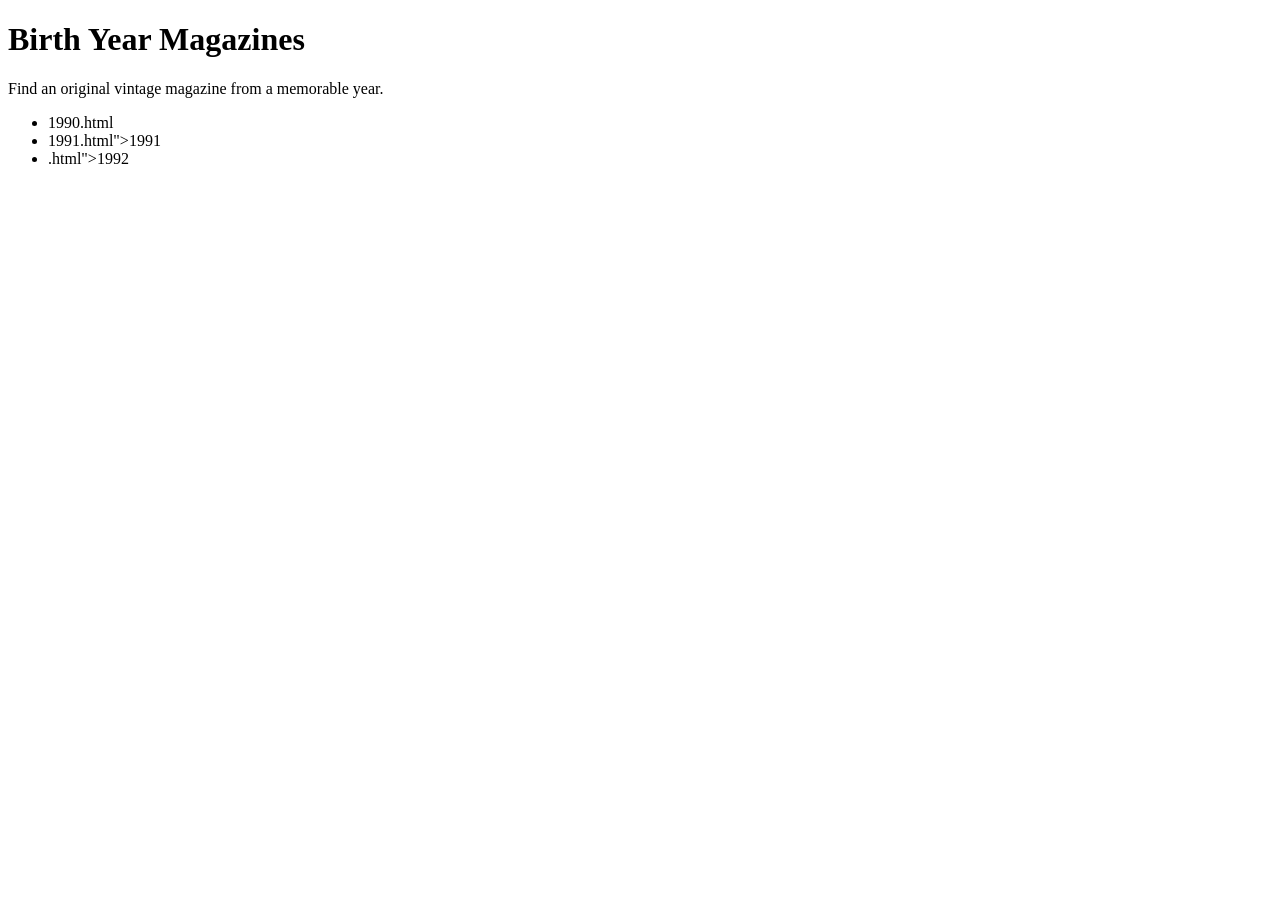
==== index.html @ e7cd0fdb "Add index.html for Birth Year Magazines" ====
<!DOCTYPE html>
<html>
<head>
    <title>Birth Year Magazines</title>
</head>
<body>

<h1>Birth Year Magazines</h1>

<p>Find an original vintage magazine from a memorable year.</p>

<ul>
    <li>1990.html</li>
    <li>1991.html">1991</a></li>
    <li>.html">1992</a></li>
</ul>

</body>
</html>
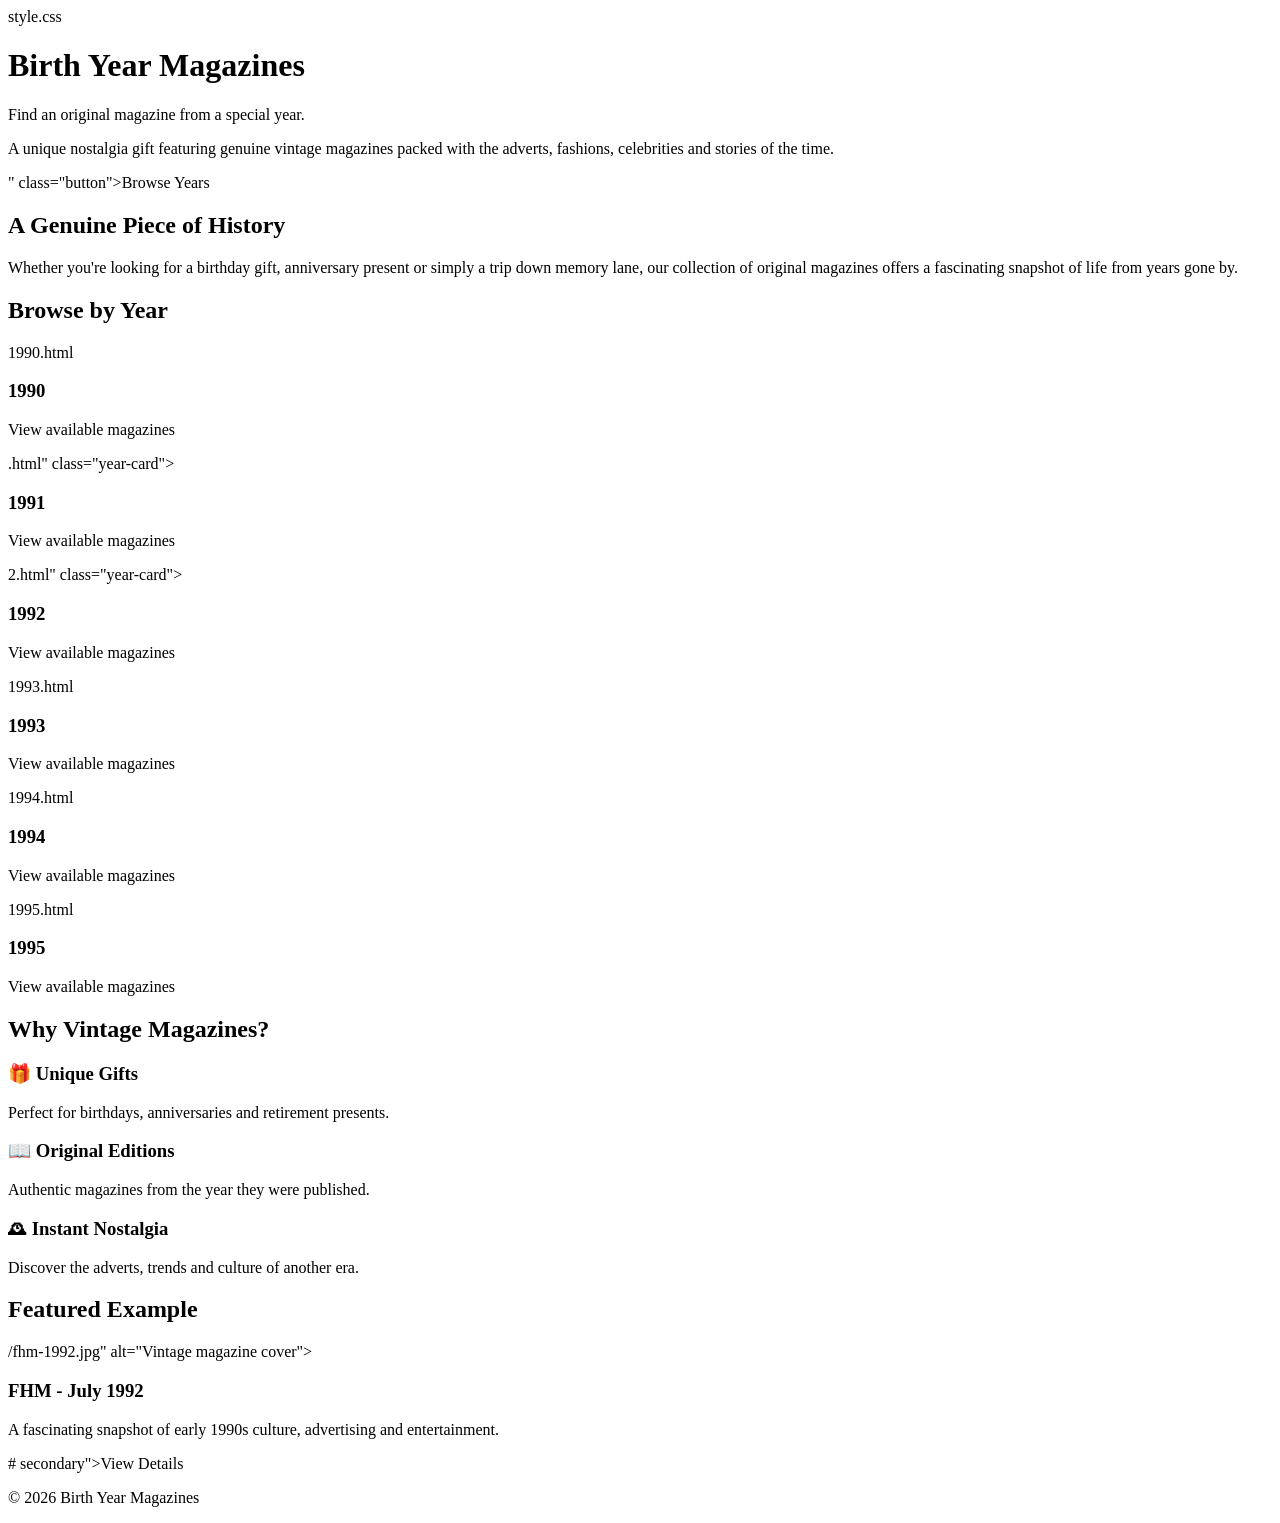
==== commit 7ef1bc0a: "Revamp index.html with new sections and content Updated the structure and content of the index.html " ====
--- a/index.html
+++ b/index.html
@@ -1,19 +1,125 @@
 <!DOCTYPE html>
-<html>
+<html lang="en">
 <head>
+    <meta charset="UTF-8">
+    <meta name="viewport" content="width=device-width, initial-scale=1.0">
     <title>Birth Year Magazines</title>
+    style.css
 </head>
 <body>
 
-<h1>Birth Year Magazines</h1>
+<header class="hero">
+    <div class="hero-content">
+        <h1>Birth Year Magazines</h1>
+        <p class="tagline">
+            Find an original magazine from a special year.
+        </p>
 
-<p>Find an original vintage magazine from a memorable year.</p>
+        <p>
+            A unique nostalgia gift featuring genuine vintage magazines
+            packed with the adverts, fashions, celebrities and stories
+            of the time.
+        </p>
 
-<ul>
-    <li>1990.html</li>
-    <li>1991.html">1991</a></li>
-    <li>.html">1992</a></li>
-</ul>
+        " class="button">Browse Years</a>
+    </div>
+</header>
+
+<section class="intro">
+    <h2>A Genuine Piece of History</h2>
+
+    <p>
+        Whether you're looking for a birthday gift, anniversary present
+        or simply a trip down memory lane, our collection of original
+        magazines offers a fascinating snapshot of life from years gone by.
+    </p>
+</section>
+
+<section id="years">
+    <h2>Browse by Year</h2>
+
+    <div class="year-grid">
+
+        1990.html
+            <h3>1990</h3>
+            <p>View available magazines</p>
+        </a>
+
+        .html" class="year-card">
+            <h3>1991</h3>
+            <p>View available magazines</p>
+        </a>
+
+        2.html" class="year-card">
+            <h3>1992</h3>
+            <p>View available magazines</p>
+        </a>
+
+        1993.html
+            <h3>1993</h3>
+            <p>View available magazines</p>
+        </a>
+
+        1994.html
+            <h3>1994</h3>
+            <p>View available magazines</p>
+        </a>
+
+        1995.html
+            <h3>1995</h3>
+            <p>View available magazines</p>
+        </a>
+
+    </div>
+</section>
+
+<section class="benefits">
+    <h2>Why Vintage Magazines?</h2>
+
+    <div class="benefit-grid">
+
+        <div class="benefit">
+            <h3>🎁 Unique Gifts</h3>
+            <p>Perfect for birthdays, anniversaries and retirement presents.</p>
+        </div>
+
+        <div class="benefit">
+            <h3>📖 Original Editions</h3>
+            <p>Authentic magazines from the year they were published.</p>
+        </div>
+
+        <div class="benefit">
+            <h3>🕰 Instant Nostalgia</h3>
+            <p>Discover the adverts, trends and culture of another era.</p>
+        </div>
+
+    </div>
+</section>
+
+<section class="featured">
+    <h2>Featured Example</h2>
+
+    <div class="featured-box">
+        /fhm-1992.jpg" alt="Vintage magazine cover">
+
+        <div>
+            <h3>FHM - July 1992</h3>
+
+            <p>
+                A fascinating snapshot of early 1990s culture,
+                advertising and entertainment.
+            </p>
+
+            # secondary">View Details</a>
+        </div>
+    </div>
+</section>
+
+<footer>
+    <p>
+        © 2026 Birth Year Magazines
+    </p>
+</footer>
 
 </body>
 </html>
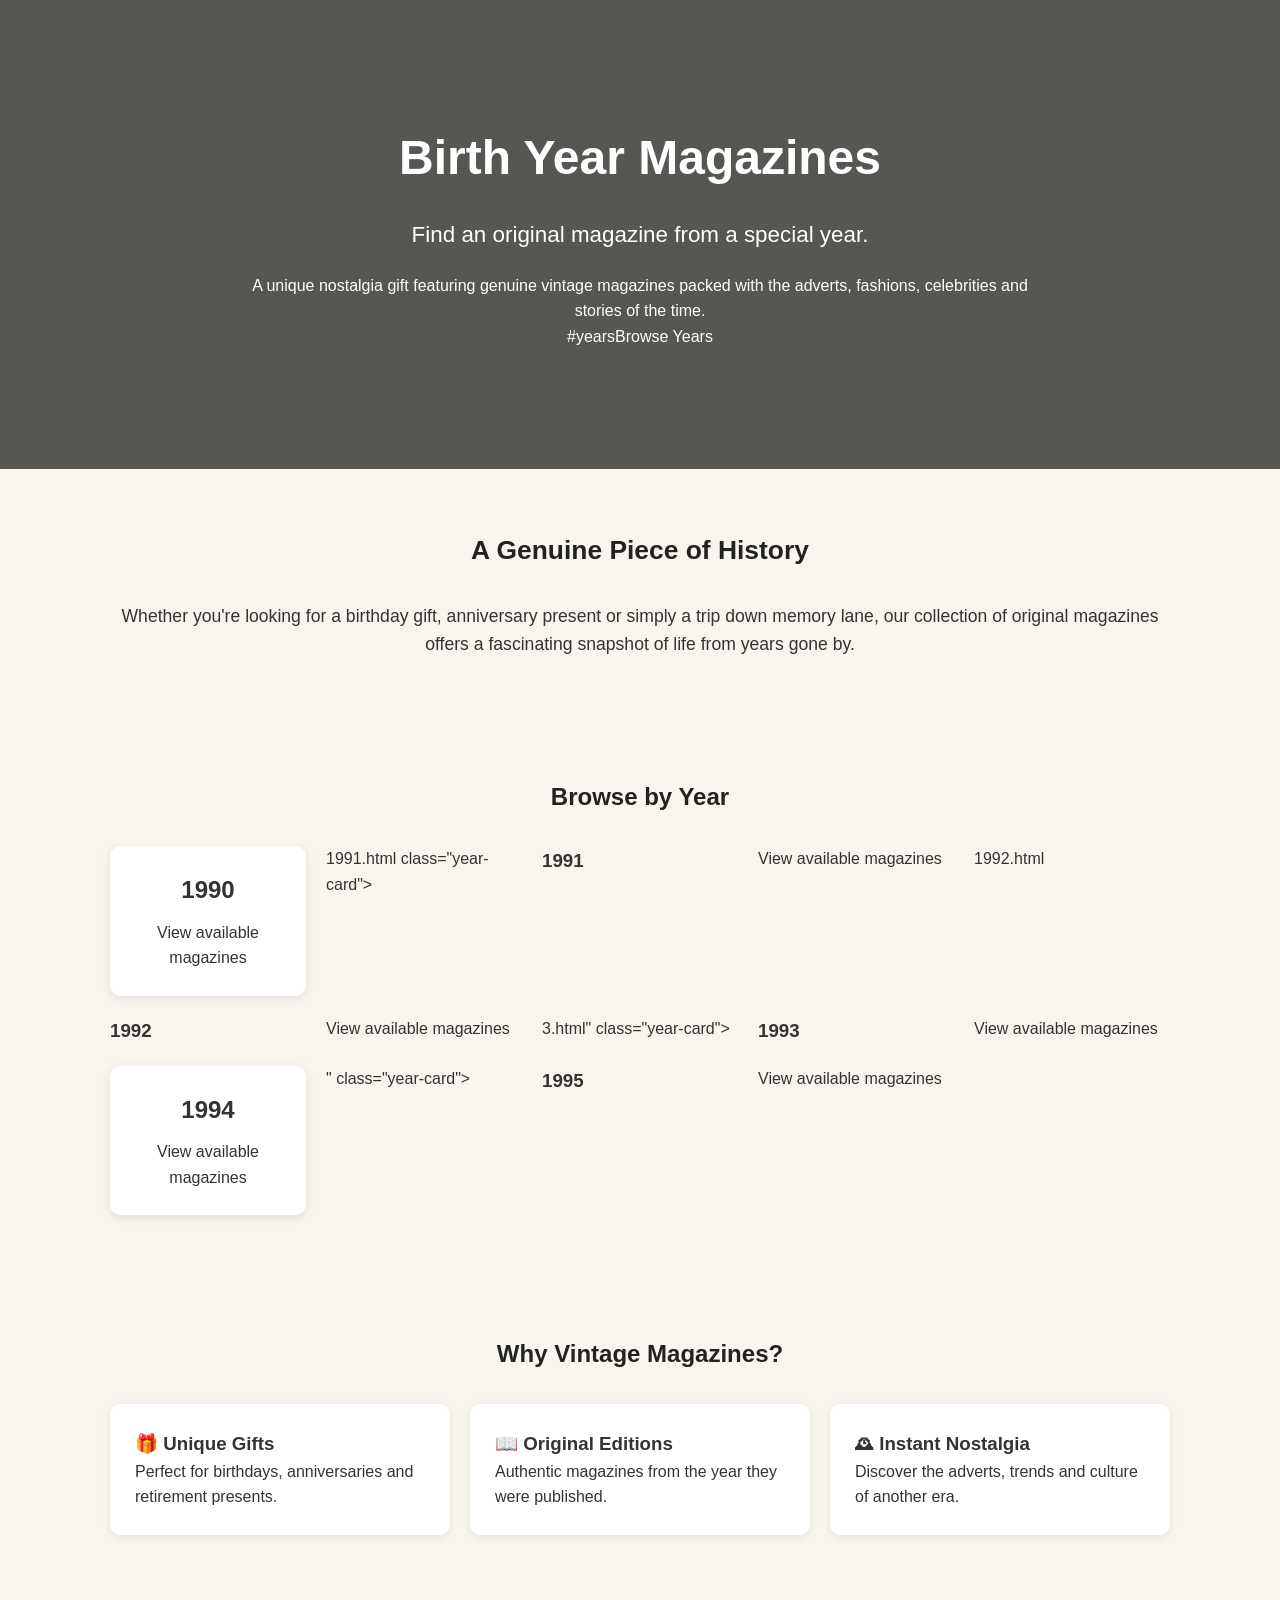
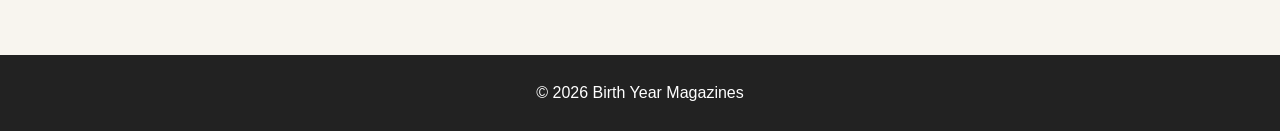
==== commit 06307512: "Fix HTML structure and update links" ====
--- a/index.html
+++ b/index.html
@@ -4,13 +4,15 @@
     <meta charset="UTF-8">
     <meta name="viewport" content="width=device-width, initial-scale=1.0">
     <title>Birth Year Magazines</title>
-    style.css
+    <link rel="stylesheet" href="style.css">
 </head>
+
 <body>
 
 <header class="hero">
     <div class="hero-content">
         <h1>Birth Year Magazines</h1>
+
         <p class="tagline">
             Find an original magazine from a special year.
         </p>
@@ -21,7 +23,7 @@
             of the time.
         </p>
 
-        " class="button">Browse Years</a>
+        #yearsBrowse Years</a>
     </div>
 </header>
 
@@ -40,32 +42,32 @@
 
     <div class="year-grid">
 
-        1990.html
+        <a href="1990.html" class="year-card">
             <h3>1990</h3>
             <p>View available magazines</p>
         </a>
 
-        .html" class="year-card">
+        1991.html class="year-card">
             <h3>1991</h3>
             <p>View available magazines</p>
         </a>
 
-        2.html" class="year-card">
+        1992.html
             <h3>1992</h3>
             <p>View available magazines</p>
         </a>
 
-        1993.html
+        3.html" class="year-card">
             <h3>1993</h3>
             <p>View available magazines</p>
         </a>
 
-        1994.html
+        <a href="1994.html" class="year-card">
             <h3>1994</h3>
             <p>View available magazines</p>
         </a>
 
-        1995.html
+        " class="year-card">
             <h3>1995</h3>
             <p>View available magazines</p>
         </a>
@@ -96,29 +98,8 @@
     </div>
 </section>
 
-<section class="featured">
-    <h2>Featured Example</h2>
-
-    <div class="featured-box">
-        /fhm-1992.jpg" alt="Vintage magazine cover">
-
-        <div>
-            <h3>FHM - July 1992</h3>
-
-            <p>
-                A fascinating snapshot of early 1990s culture,
-                advertising and entertainment.
-            </p>
-
-            # secondary">View Details</a>
-        </div>
-    </div>
-</section>
-
 <footer>
-    <p>
-        © 2026 Birth Year Magazines
-    </p>
+    <p>© 2026 Birth Year Magazines</p>
 </footer>
 
 </body>
--- a/style.css
+++ b/style.css
@@ -0,0 +1,142 @@
+* {
+    margin: 0;
+    padding: 0;
+    box-sizing: border-box;
+}
+
+body {
+    font-family: Arial, Helvetica, sans-serif;
+    line-height: 1.6;
+    color: #333;
+    background: #f8f5ef;
+}
+
+.hero {
+    background: linear-gradient(
+        rgba(0,0,0,0.65),
+        rgba(0,0,0,0.65)
+    ),
+    url("images/magazine-hero.jpg");
+
+    background-size: cover;
+    background-position: center;
+
+    color: white;
+    text-align: center;
+    padding: 120px 20px;
+}
+
+.hero-content {
+    max-width: 800px;
+    margin: auto;
+}
+
+.hero h1 {
+    font-size: 3rem;
+    margin-bottom: 20px;
+}
+
+.tagline {
+    font-size: 1.4rem;
+    margin-bottom: 20px;
+}
+
+.button {
+    display: inline-block;
+    margin-top: 20px;
+    padding: 12px 24px;
+    background: #b8860b;
+    color: white;
+    text-decoration: none;
+    border-radius: 6px;
+    transition: 0.3s;
+}
+
+.button:hover {
+    background: #996f08;
+}
+
+.secondary {
+    background: #444;
+}
+
+section {
+    max-width: 1100px;
+    margin: auto;
+    padding: 60px 20px;
+}
+
+h2 {
+    text-align: center;
+    margin-bottom: 30px;
+    color: #222;
+}
+
+.intro {
+    text-align: center;
+    font-size: 1.1rem;
+}
+
+.year-grid {
+    display: grid;
+    grid-template-columns: repeat(auto-fit, minmax(180px, 1fr));
+    gap: 20px;
+}
+
+.year-card {
+    background: white;
+    padding: 25px;
+    text-align: center;
+    text-decoration: none;
+    color: inherit;
+    border-radius: 10px;
+    box-shadow: 0 2px 8px rgba(0,0,0,0.1);
+    transition: 0.3s;
+}
+
+.year-card:hover {
+    transform: translateY(-4px);
+}
+
+.year-card h3 {
+    margin-bottom: 10px;
+    font-size: 1.5rem;
+}
+
+.benefit-grid {
+    display: grid;
+    grid-template-columns: repeat(auto-fit, minmax(250px, 1fr));
+    gap: 20px;
+}
+
+.benefit {
+    background: white;
+    padding: 25px;
+    border-radius: 10px;
+    box-shadow: 0 2px 8px rgba(0,0,0,0.08);
+}
+
+.featured-box {
+    display: flex;
+    flex-wrap: wrap;
+    gap: 30px;
+    align-items: center;
+    background: white;
+    padding: 30px;
+    border-radius: 10px;
+    box-shadow: 0 2px 8px rgba(0,0,0,0.1);
+}
+
+.featured-box img {
+    width: 250px;
+    max-width: 100%;
+    border-radius: 6px;
+}
+
+footer {
+    background: #222;
+    color: white;
+    text-align: center;
+    padding: 25px;
+    margin-top: 60px;
+}
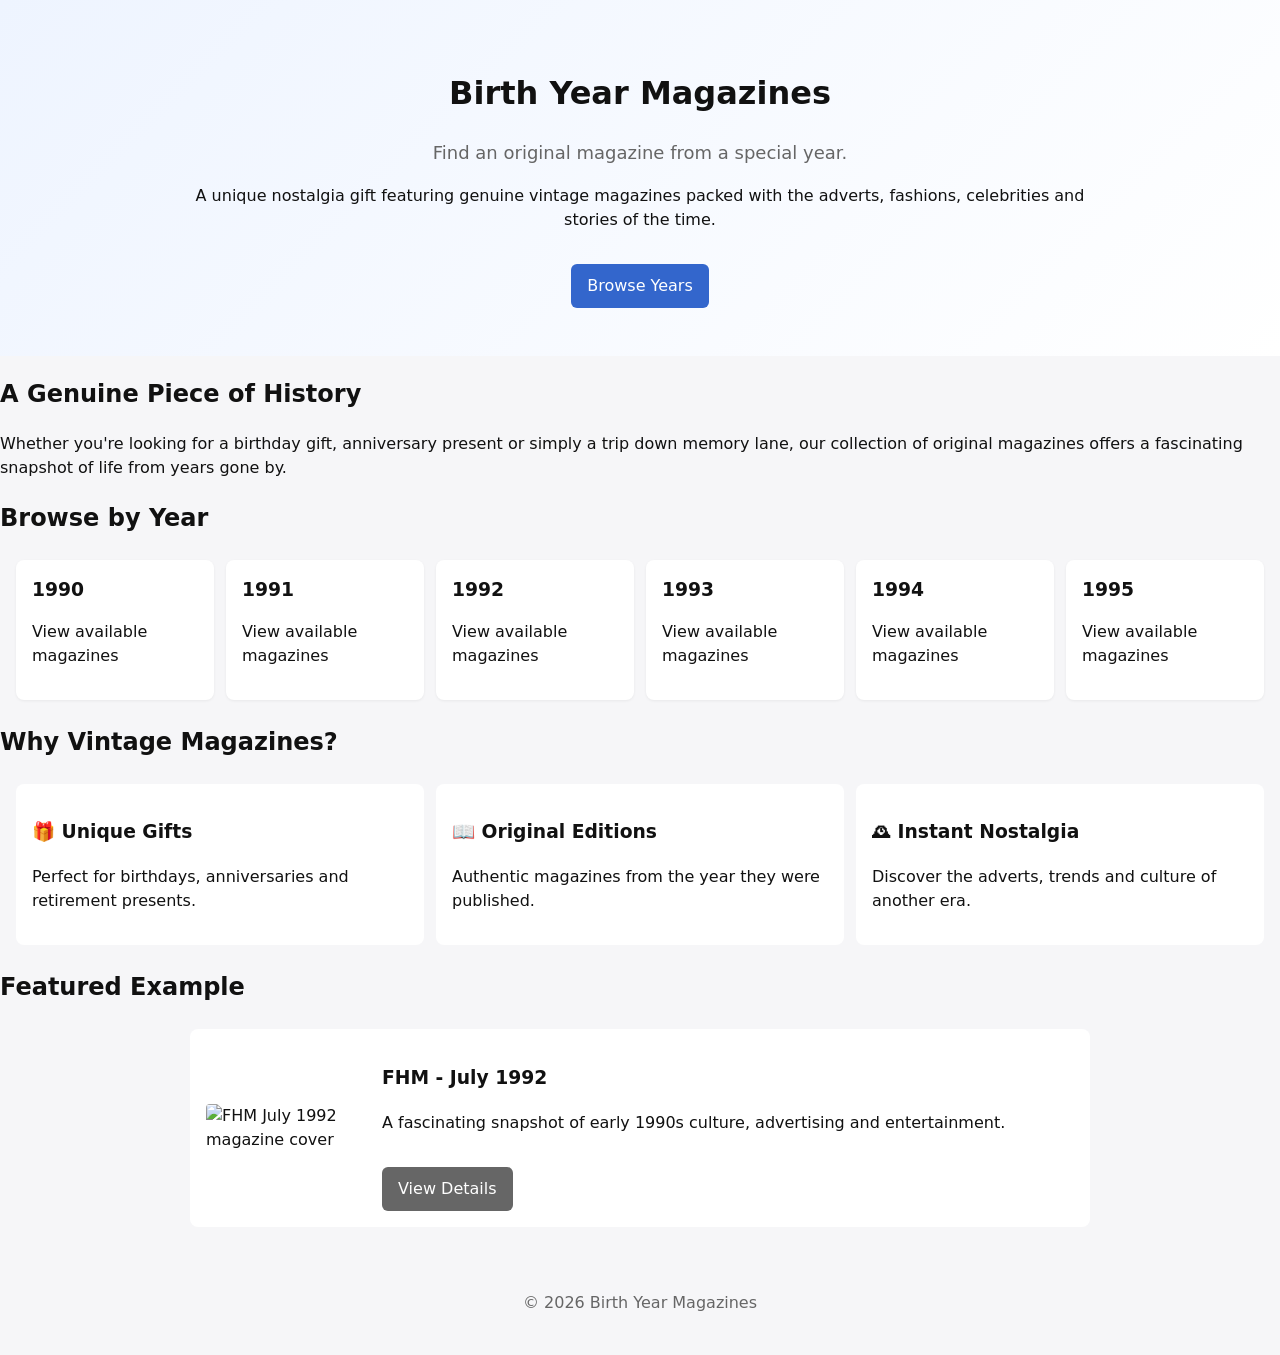
==== commit 1d012a0f: "Fix: valid HTML markup for index.html; add style.css and placeholder year pages (1990-1995)" ====
--- a/index.html
+++ b/index.html
@@ -1,105 +1,112 @@
 <!DOCTYPE html>
 <html lang="en">
 <head>
-    <meta charset="UTF-8">
-    <meta name="viewport" content="width=device-width, initial-scale=1.0">
-    <title>Birth Year Magazines</title>
-    <link rel="stylesheet" href="style.css">
+  <meta charset="utf-8" />
+  <meta name="viewport" content="width=device-width, initial-scale=1" />
+  <meta name="description" content="Find original vintage magazines by birth year — a unique nostalgia gift." />
+  <title>Birth Year Magazines</title>
+  <link rel="stylesheet" href="style.css" />
 </head>
-
 <body>
 
-<header class="hero">
-    <div class="hero-content">
-        <h1>Birth Year Magazines</h1>
+<header class="hero" role="banner">
+  <div class="hero-content">
+    <h1>Birth Year Magazines</h1>
+    <p class="tagline">Find an original magazine from a special year.</p>
 
-        <p class="tagline">
-            Find an original magazine from a special year.
-        </p>
+    <p>
+      A unique nostalgia gift featuring genuine vintage magazines
+      packed with the adverts, fashions, celebrities and stories
+      of the time.
+    </p>
 
-        <p>
-            A unique nostalgia gift featuring genuine vintage magazines
-            packed with the adverts, fashions, celebrities and stories
-            of the time.
-        </p>
-
-        #yearsBrowse Years</a>
-    </div>
+    <a href="#years" class="button">Browse Years</a>
+  </div>
 </header>
 
-<section class="intro">
-    <h2>A Genuine Piece of History</h2>
-
-    <p>
-        Whether you're looking for a birthday gift, anniversary present
-        or simply a trip down memory lane, our collection of original
-        magazines offers a fascinating snapshot of life from years gone by.
-    </p>
+<section class="intro" aria-labelledby="intro-heading">
+  <h2 id="intro-heading">A Genuine Piece of History</h2>
+  <p>
+    Whether you're looking for a birthday gift, anniversary present
+    or simply a trip down memory lane, our collection of original
+    magazines offers a fascinating snapshot of life from years gone by.
+  </p>
 </section>
 
-<section id="years">
-    <h2>Browse by Year</h2>
+<section id="years" aria-labelledby="years-heading">
+  <h2 id="years-heading">Browse by Year</h2>
+  <div class="year-grid">
+    <a href="1990.html" class="year-card">
+      <h3>1990</h3>
+      <p>View available magazines</p>
+    </a>
 
-    <div class="year-grid">
+    <a href="1991.html" class="year-card">
+      <h3>1991</h3>
+      <p>View available magazines</p>
+    </a>
 
-        <a href="1990.html" class="year-card">
-            <h3>1990</h3>
-            <p>View available magazines</p>
-        </a>
+    <a href="1992.html" class="year-card">
+      <h3>1992</h3>
+      <p>View available magazines</p>
+    </a>
 
-        1991.html class="year-card">
-            <h3>1991</h3>
-            <p>View available magazines</p>
-        </a>
+    <a href="1993.html" class="year-card">
+      <h3>1993</h3>
+      <p>View available magazines</p>
+    </a>
 
-        1992.html
-            <h3>1992</h3>
-            <p>View available magazines</p>
-        </a>
+    <a href="1994.html" class="year-card">
+      <h3>1994</h3>
+      <p>View available magazines</p>
+    </a>
 
-        3.html" class="year-card">
-            <h3>1993</h3>
-            <p>View available magazines</p>
-        </a>
-
-        <a href="1994.html" class="year-card">
-            <h3>1994</h3>
-            <p>View available magazines</p>
-        </a>
-
-        " class="year-card">
-            <h3>1995</h3>
-            <p>View available magazines</p>
-        </a>
-
-    </div>
+    <a href="1995.html" class="year-card">
+      <h3>1995</h3>
+      <p>View available magazines</p>
+    </a>
+  </div>
 </section>
 
-<section class="benefits">
-    <h2>Why Vintage Magazines?</h2>
+<section class="benefits" aria-labelledby="benefits-heading">
+  <h2 id="benefits-heading">Why Vintage Magazines?</h2>
+  <div class="benefit-grid">
+    <div class="benefit">
+      <h3>🎁 Unique Gifts</h3>
+      <p>Perfect for birthdays, anniversaries and retirement presents.</p>
+    </div>
 
-    <div class="benefit-grid">
+    <div class="benefit">
+      <h3>📖 Original Editions</h3>
+      <p>Authentic magazines from the year they were published.</p>
+    </div>
 
-        <div class="benefit">
-            <h3>🎁 Unique Gifts</h3>
-            <p>Perfect for birthdays, anniversaries and retirement presents.</p>
-        </div>
-
-        <div class="benefit">
-            <h3>📖 Original Editions</h3>
-            <p>Authentic magazines from the year they were published.</p>
-        </div>
-
-        <div class="benefit">
-            <h3>🕰 Instant Nostalgia</h3>
-            <p>Discover the adverts, trends and culture of another era.</p>
-        </div>
-
+    <div class="benefit">
+      <h3>🕰 Instant Nostalgia</h3>
+      <p>Discover the adverts, trends and culture of another era.</p>
     </div>
+  </div>
 </section>
 
-<footer>
-    <p>© 2026 Birth Year Magazines</p>
+<section class="featured" aria-labelledby="featured-heading">
+  <h2 id="featured-heading">Featured Example</h2>
+
+  <div class="featured-box">
+    <img src="/fhm-1992.jpg" alt="FHM July 1992 magazine cover" />
+
+    <div>
+      <h3>FHM - July 1992</h3>
+      <p>
+        A fascinating snapshot of early 1990s culture,
+        advertising and entertainment.
+      </p>
+      <a href="#" class="button secondary">View Details</a>
+    </div>
+  </div>
+</section>
+
+<footer role="contentinfo">
+  <p>© 2026 Birth Year Magazines</p>
 </footer>
 
 </body>
--- a/style.css
+++ b/style.css
@@ -1,142 +1,23 @@
-* {
-    margin: 0;
-    padding: 0;
-    box-sizing: border-box;
+/* Basic styles for Birth Year Magazines */
+:root{
+  --bg:#f6f6f8;
+  --accent:#3366cc;
+  --muted:#666;
+  --card:#fff;
 }
-
-body {
-    font-family: Arial, Helvetica, sans-serif;
-    line-height: 1.6;
-    color: #333;
-    background: #f8f5ef;
-}
-
-.hero {
-    background: linear-gradient(
-        rgba(0,0,0,0.65),
-        rgba(0,0,0,0.65)
-    ),
-    url("images/magazine-hero.jpg");
-
-    background-size: cover;
-    background-position: center;
-
-    color: white;
-    text-align: center;
-    padding: 120px 20px;
-}
-
-.hero-content {
-    max-width: 800px;
-    margin: auto;
-}
-
-.hero h1 {
-    font-size: 3rem;
-    margin-bottom: 20px;
-}
-
-.tagline {
-    font-size: 1.4rem;
-    margin-bottom: 20px;
-}
-
-.button {
-    display: inline-block;
-    margin-top: 20px;
-    padding: 12px 24px;
-    background: #b8860b;
-    color: white;
-    text-decoration: none;
-    border-radius: 6px;
-    transition: 0.3s;
-}
-
-.button:hover {
-    background: #996f08;
-}
-
-.secondary {
-    background: #444;
-}
-
-section {
-    max-width: 1100px;
-    margin: auto;
-    padding: 60px 20px;
-}
-
-h2 {
-    text-align: center;
-    margin-bottom: 30px;
-    color: #222;
-}
-
-.intro {
-    text-align: center;
-    font-size: 1.1rem;
-}
-
-.year-grid {
-    display: grid;
-    grid-template-columns: repeat(auto-fit, minmax(180px, 1fr));
-    gap: 20px;
-}
-
-.year-card {
-    background: white;
-    padding: 25px;
-    text-align: center;
-    text-decoration: none;
-    color: inherit;
-    border-radius: 10px;
-    box-shadow: 0 2px 8px rgba(0,0,0,0.1);
-    transition: 0.3s;
-}
-
-.year-card:hover {
-    transform: translateY(-4px);
-}
-
-.year-card h3 {
-    margin-bottom: 10px;
-    font-size: 1.5rem;
-}
-
-.benefit-grid {
-    display: grid;
-    grid-template-columns: repeat(auto-fit, minmax(250px, 1fr));
-    gap: 20px;
-}
-
-.benefit {
-    background: white;
-    padding: 25px;
-    border-radius: 10px;
-    box-shadow: 0 2px 8px rgba(0,0,0,0.08);
-}
-
-.featured-box {
-    display: flex;
-    flex-wrap: wrap;
-    gap: 30px;
-    align-items: center;
-    background: white;
-    padding: 30px;
-    border-radius: 10px;
-    box-shadow: 0 2px 8px rgba(0,0,0,0.1);
-}
-
-.featured-box img {
-    width: 250px;
-    max-width: 100%;
-    border-radius: 6px;
-}
-
-footer {
-    background: #222;
-    color: white;
-    text-align: center;
-    padding: 25px;
-    margin-top: 60px;
-}
+*{box-sizing:border-box}
+body{font-family:system-ui,-apple-system,Segoe UI,Roboto,'Helvetica Neue',Arial;line-height:1.5;margin:0;background:var(--bg);color:#111}
+.hero{background:linear-gradient(135deg,#eef4ff,#ffffff);padding:48px 16px;text-align:center}
+.hero-content{max-width:900px;margin:0 auto}
+.tagline{color:var(--muted);font-size:1.125rem;margin-top:0}
+.button{display:inline-block;background:var(--accent);color:#fff;padding:10px 16px;border-radius:6px;text-decoration:none;margin-top:16px}
+.button.secondary{background:#666;color:#fff}
+.year-grid{display:grid;grid-template-columns:repeat(auto-fit,minmax(160px,1fr));gap:12px;margin:24px 16px}
+.year-card{background:var(--card);padding:16px;border-radius:8px;box-shadow:0 1px 3px rgba(0,0,0,0.06);text-decoration:none;color:inherit}
+.year-card h3{margin:0 0 6px}
+.benefit-grid{display:grid;grid-template-columns:repeat(auto-fit,minmax(200px,1fr));gap:12px;margin:24px 16px}
+.benefit{background:var(--card);padding:16px;border-radius:8px}
+.featured-box{display:flex;gap:16px;align-items:center;max-width:900px;margin:24px auto;padding:16px;background:var(--card);border-radius:8px}
+.featured-box img{width:160px;height:auto;border-radius:4px;object-fit:cover}
+footer{padding:24px;text-align:center;color:var(--muted)}
+@media (max-width:600px){.featured-box{flex-direction:column;align-items:flex-start}.hero{padding:32px 12px}}
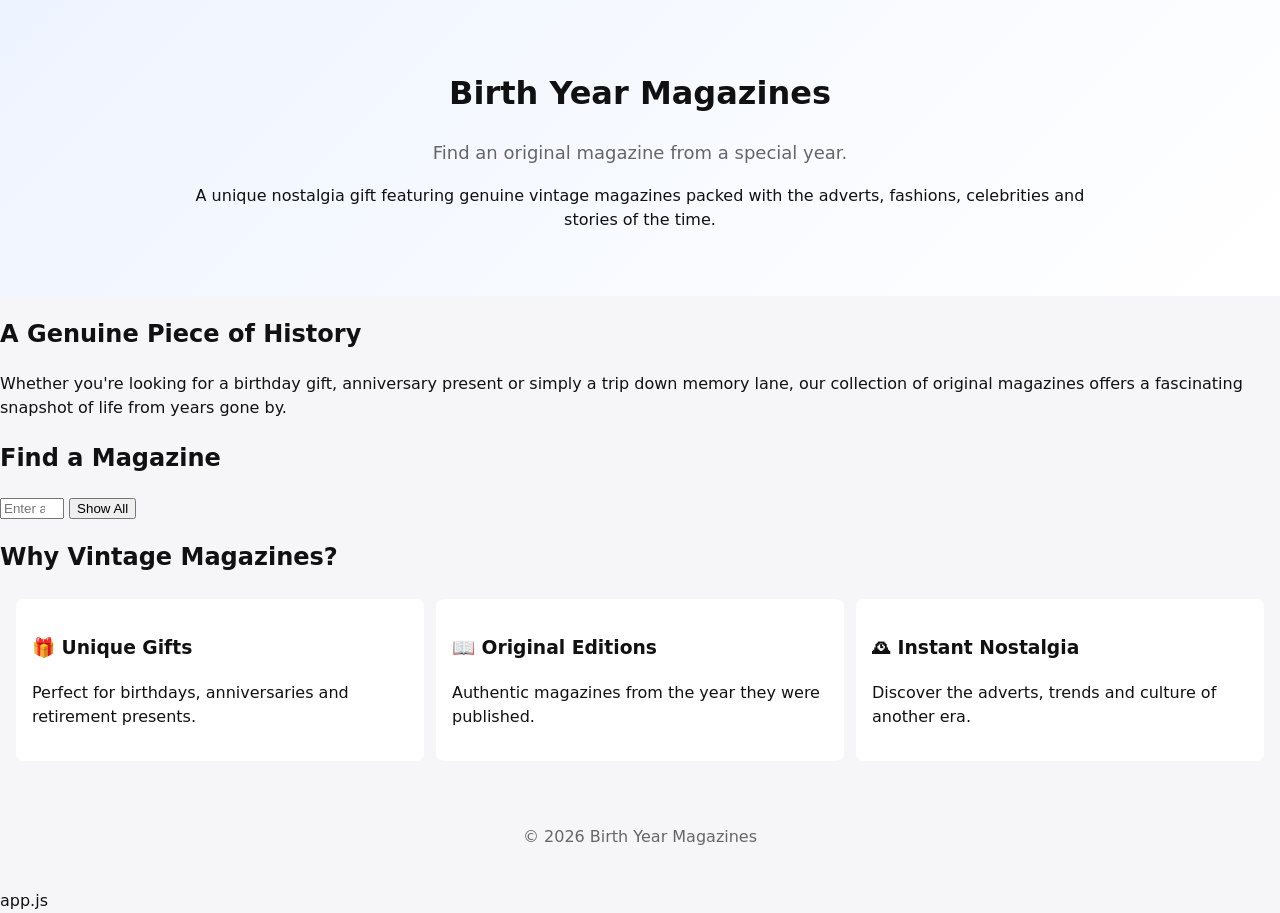
==== commit 72b4cb9d: "Refactor magazine browsing section in index.html" ====
--- a/index.html
+++ b/index.html
@@ -1,113 +1,88 @@
 <!DOCTYPE html>
 <html lang="en">
 <head>
-  <meta charset="utf-8" />
-  <meta name="viewport" content="width=device-width, initial-scale=1" />
-  <meta name="description" content="Find original vintage magazines by birth year — a unique nostalgia gift." />
-  <title>Birth Year Magazines</title>
-  <link rel="stylesheet" href="style.css" />
+    <meta charset="UTF-8">
+    <meta name="viewport" content="width=device-width, initial-scale=1.0">
+    <title>Birth Year Magazines</title>
+    <link rel="stylesheet" href="style.css">
 </head>
+
 <body>
 
-<header class="hero" role="banner">
-  <div class="hero-content">
-    <h1>Birth Year Magazines</h1>
-    <p class="tagline">Find an original magazine from a special year.</p>
+<header class="hero">
+    <div class="hero-content">
+        <h1>Birth Year Magazines</h1>
+
+        <p class="tagline">
+            Find an original magazine from a special year.
+        </p>
+
+        <p>
+            A unique nostalgia gift featuring genuine vintage magazines
+            packed with the adverts, fashions, celebrities and stories
+            of the time.
+        </p>
+    </div>
+</header>
+
+<section class="intro">
+    <h2>A Genuine Piece of History</h2>
 
     <p>
-      A unique nostalgia gift featuring genuine vintage magazines
-      packed with the adverts, fashions, celebrities and stories
-      of the time.
+        Whether you're looking for a birthday gift, anniversary present
+        or simply a trip down memory lane, our collection of original
+        magazines offers a fascinating snapshot of life from years gone by.
     </p>
-
-    <a href="#years" class="button">Browse Years</a>
-  </div>
-</header>
-
-<section class="intro" aria-labelledby="intro-heading">
-  <h2 id="intro-heading">A Genuine Piece of History</h2>
-  <p>
-    Whether you're looking for a birthday gift, anniversary present
-    or simply a trip down memory lane, our collection of original
-    magazines offers a fascinating snapshot of life from years gone by.
-  </p>
 </section>
 
-<section id="years" aria-labelledby="years-heading">
-  <h2 id="years-heading">Browse by Year</h2>
-  <div class="year-grid">
-    <a href="1990.html" class="year-card">
-      <h3>1990</h3>
-      <p>View available magazines</p>
-    </a>
+<section id="search">
+    <h2>Find a Magazine</h2>
 
-    <a href="1991.html" class="year-card">
-      <h3>1991</h3>
-      <p>View available magazines</p>
-    </a>
+    <input
+        type="number"
+        id="yearFilter"
+        placeholder="Enter a year, e.g. 1992"
+        min="1900"
+        max="2030"
+    >
 
-    <a href="1992.html" class="year-card">
-      <h3>1992</h3>
-      <p>View available magazines</p>
-    </a>
+    <button id="clearFilter">Show All</button>
 
-    <a href="1993.html" class="year-card">
-      <h3>1993</h3>
-      <p>View available magazines</p>
-    </a>
-
-    <a href="1994.html" class="year-card">
-      <h3>1994</h3>
-      <p>View available magazines</p>
-    </a>
-
-    <a href="1995.html" class="year-card">
-      <h3>1995</h3>
-      <p>View available magazines</p>
-    </a>
-  </div>
+    <p id="resultsCount"></p>
 </section>
 
-<section class="benefits" aria-labelledby="benefits-heading">
-  <h2 id="benefits-heading">Why Vintage Magazines?</h2>
-  <div class="benefit-grid">
-    <div class="benefit">
-      <h3>🎁 Unique Gifts</h3>
-      <p>Perfect for birthdays, anniversaries and retirement presents.</p>
-    </div>
-
-    <div class="benefit">
-      <h3>📖 Original Editions</h3>
-      <p>Authentic magazines from the year they were published.</p>
-    </div>
-
-    <div class="benefit">
-      <h3>🕰 Instant Nostalgia</h3>
-      <p>Discover the adverts, trends and culture of another era.</p>
-    </div>
-  </div>
+<section>
+    <div id="magazine-list"></div>
 </section>
 
-<section class="featured" aria-labelledby="featured-heading">
-  <h2 id="featured-heading">Featured Example</h2>
+<section class="benefits">
+    <h2>Why Vintage Magazines?</h2>
 
-  <div class="featured-box">
-    <img src="/fhm-1992.jpg" alt="FHM July 1992 magazine cover" />
+    <div class="benefit-grid">
 
-    <div>
-      <h3>FHM - July 1992</h3>
-      <p>
-        A fascinating snapshot of early 1990s culture,
-        advertising and entertainment.
-      </p>
-      <a href="#" class="button secondary">View Details</a>
+        <div class="benefit">
+            <h3>🎁 Unique Gifts</h3>
+            <p>Perfect for birthdays, anniversaries and retirement presents.</p>
+        </div>
+
+        <div class="benefit">
+            <h3>📖 Original Editions</h3>
+            <p>Authentic magazines from the year they were published.</p>
+        </div>
+
+        <div class="benefit">
+            <h3>🕰 Instant Nostalgia</h3>
+            <p>Discover the adverts, trends and culture of another era.</p>
+        </div>
+
     </div>
-  </div>
 </section>
 
-<footer role="contentinfo">
-  <p>© 2026 Birth Year Magazines</p>
+<footer>
+    <p>© 2026 Birth Year Magazines</p>
 </footer>
+
+app.js
 
 </body>
 </html>
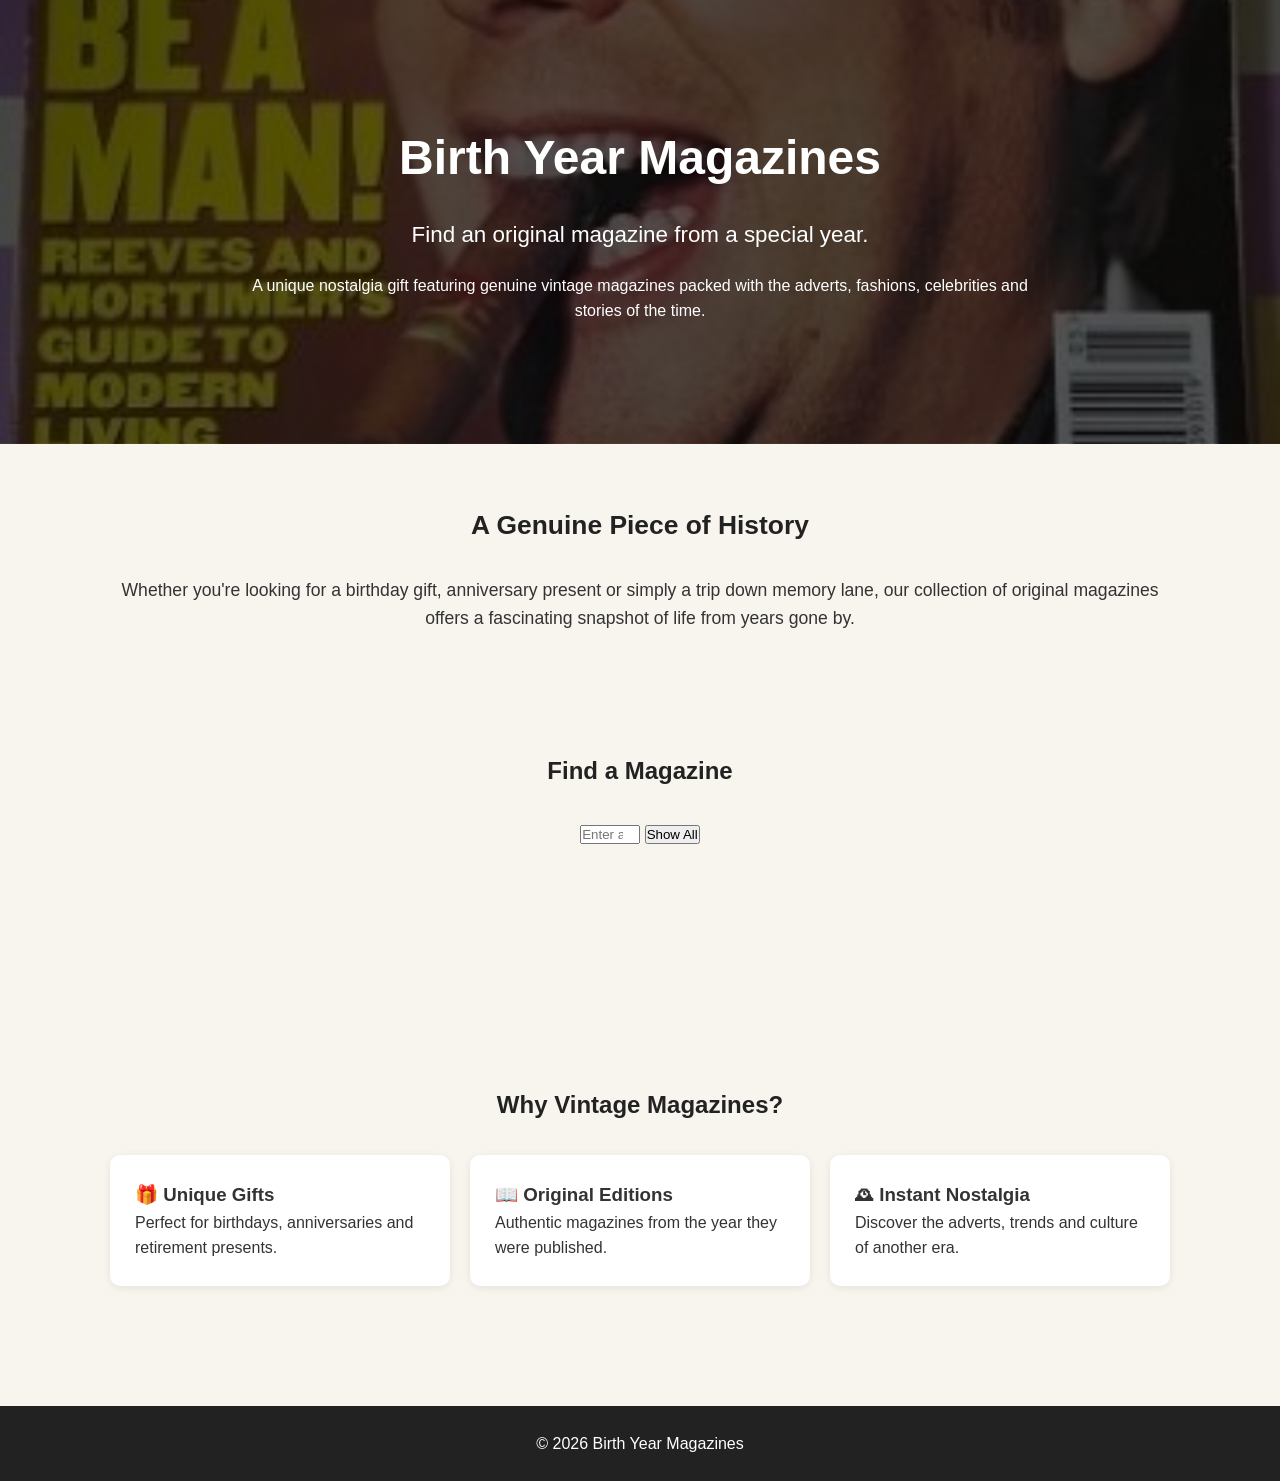
==== commit 2169efe6: "Fix script tag for app.js in index.html" ====
--- a/index.html
+++ b/index.html
@@ -82,7 +82,7 @@
     <p>© 2026 Birth Year Magazines</p>
 </footer>
 
-app.js
+<script src="app.js"></script>
 
 </body>
 </html>
--- a/style.css
+++ b/style.css
@@ -1,23 +1,147 @@
-/* Basic styles for Birth Year Magazines */
-:root{
-  --bg:#f6f6f8;
-  --accent:#3366cc;
-  --muted:#666;
-  --card:#fff;
+* {
+    margin: 0;
+    padding: 0;
+    box-sizing: border-box;
 }
-*{box-sizing:border-box}
-body{font-family:system-ui,-apple-system,Segoe UI,Roboto,'Helvetica Neue',Arial;line-height:1.5;margin:0;background:var(--bg);color:#111}
-.hero{background:linear-gradient(135deg,#eef4ff,#ffffff);padding:48px 16px;text-align:center}
-.hero-content{max-width:900px;margin:0 auto}
-.tagline{color:var(--muted);font-size:1.125rem;margin-top:0}
-.button{display:inline-block;background:var(--accent);color:#fff;padding:10px 16px;border-radius:6px;text-decoration:none;margin-top:16px}
-.button.secondary{background:#666;color:#fff}
-.year-grid{display:grid;grid-template-columns:repeat(auto-fit,minmax(160px,1fr));gap:12px;margin:24px 16px}
-.year-card{background:var(--card);padding:16px;border-radius:8px;box-shadow:0 1px 3px rgba(0,0,0,0.06);text-decoration:none;color:inherit}
-.year-card h3{margin:0 0 6px}
-.benefit-grid{display:grid;grid-template-columns:repeat(auto-fit,minmax(200px,1fr));gap:12px;margin:24px 16px}
-.benefit{background:var(--card);padding:16px;border-radius:8px}
-.featured-box{display:flex;gap:16px;align-items:center;max-width:900px;margin:24px auto;padding:16px;background:var(--card);border-radius:8px}
-.featured-box img{width:160px;height:auto;border-radius:4px;object-fit:cover}
-footer{padding:24px;text-align:center;color:var(--muted)}
-@media (max-width:600px){.featured-box{flex-direction:column;align-items:flex-start}.hero{padding:32px 12px}}
+
+body {
+    font-family: Arial, Helvetica, sans-serif;
+    line-height: 1.6;
+    color: #333;
+    background: #f8f5ef;
+}
+
+.hero {
+    background: linear-gradient(
+        rgba(0,0,0,0.65),
+        rgba(0,0,0,0.65)
+    ),
+    url("images/magazine-hero.jpg");
+
+    background-size: cover;
+    background-position: center;
+
+    color: white;
+    text-align: center;
+    padding: 120px 20px;
+}
+
+.hero-content {
+    max-width: 800px;
+    margin: auto;
+}
+
+.hero h1 {
+    font-size: 3rem;
+    margin-bottom: 20px;
+}
+
+.tagline {
+    font-size: 1.4rem;
+    margin-bottom: 20px;
+}
+
+.button {
+    display: inline-block;
+    margin-top: 20px;
+    padding: 12px 24px;
+    background: #b8860b;
+    color: white;
+    text-decoration: none;
+    border-radius: 6px;
+    transition: 0.3s;
+}
+
+.button:hover {
+    background: #996f08;
+}
+
+.secondary {
+    background: #444;
+}
+
+section {
+    max-width: 1100px;
+    margin: auto;
+    padding: 60px 20px;
+}
+
+h2 {
+    text-align: center;
+    margin-bottom: 30px;
+    color: #222;
+}
+
+.intro {
+    text-align: center;
+    font-size: 1.1rem;
+}
+
+.year-grid {
+    display: grid;
+    grid-template-columns: repeat(auto-fit, minmax(180px, 1fr));
+    gap: 20px;
+}
+
+.year-card {
+    background: white;
+    padding: 25px;
+    text-align: center;
+    text-decoration: none;
+    color: inherit;
+    border-radius: 10px;
+    box-shadow: 0 2px 8px rgba(0,0,0,0.1);
+    transition: 0.3s;
+}
+
+.year-card:hover {
+    transform: translateY(-4px);
+}
+
+.year-card h3 {
+    margin-bottom: 10px;
+    font-size: 1.5rem;
+}
+
+.benefit-grid {
+    display: grid;
+    grid-template-columns: repeat(auto-fit, minmax(250px, 1fr));
+    gap: 20px;
+}
+
+.benefit {
+    background: white;
+    padding: 25px;
+    border-radius: 10px;
+    box-shadow: 0 2px 8px rgba(0,0,0,0.08);
+}
+
+.featured-box {
+    display: flex;
+    flex-wrap: wrap;
+    gap: 30px;
+    align-items: center;
+    background: white;
+    padding: 30px;
+    border-radius: 10px;
+    box-shadow: 0 2px 8px rgba(0,0,0,0.1);
+}
+
+.featured-box img {
+    width: 250px;
+    max-width: 100%;
+    border-radius: 6px;
+}
+
+footer {
+    background: #222;
+    color: white;
+    text-align: center;
+    padding: 25px;
+    margin-top: 60px;
+}
+
+#search {
+    text-align: center;
+}
+
